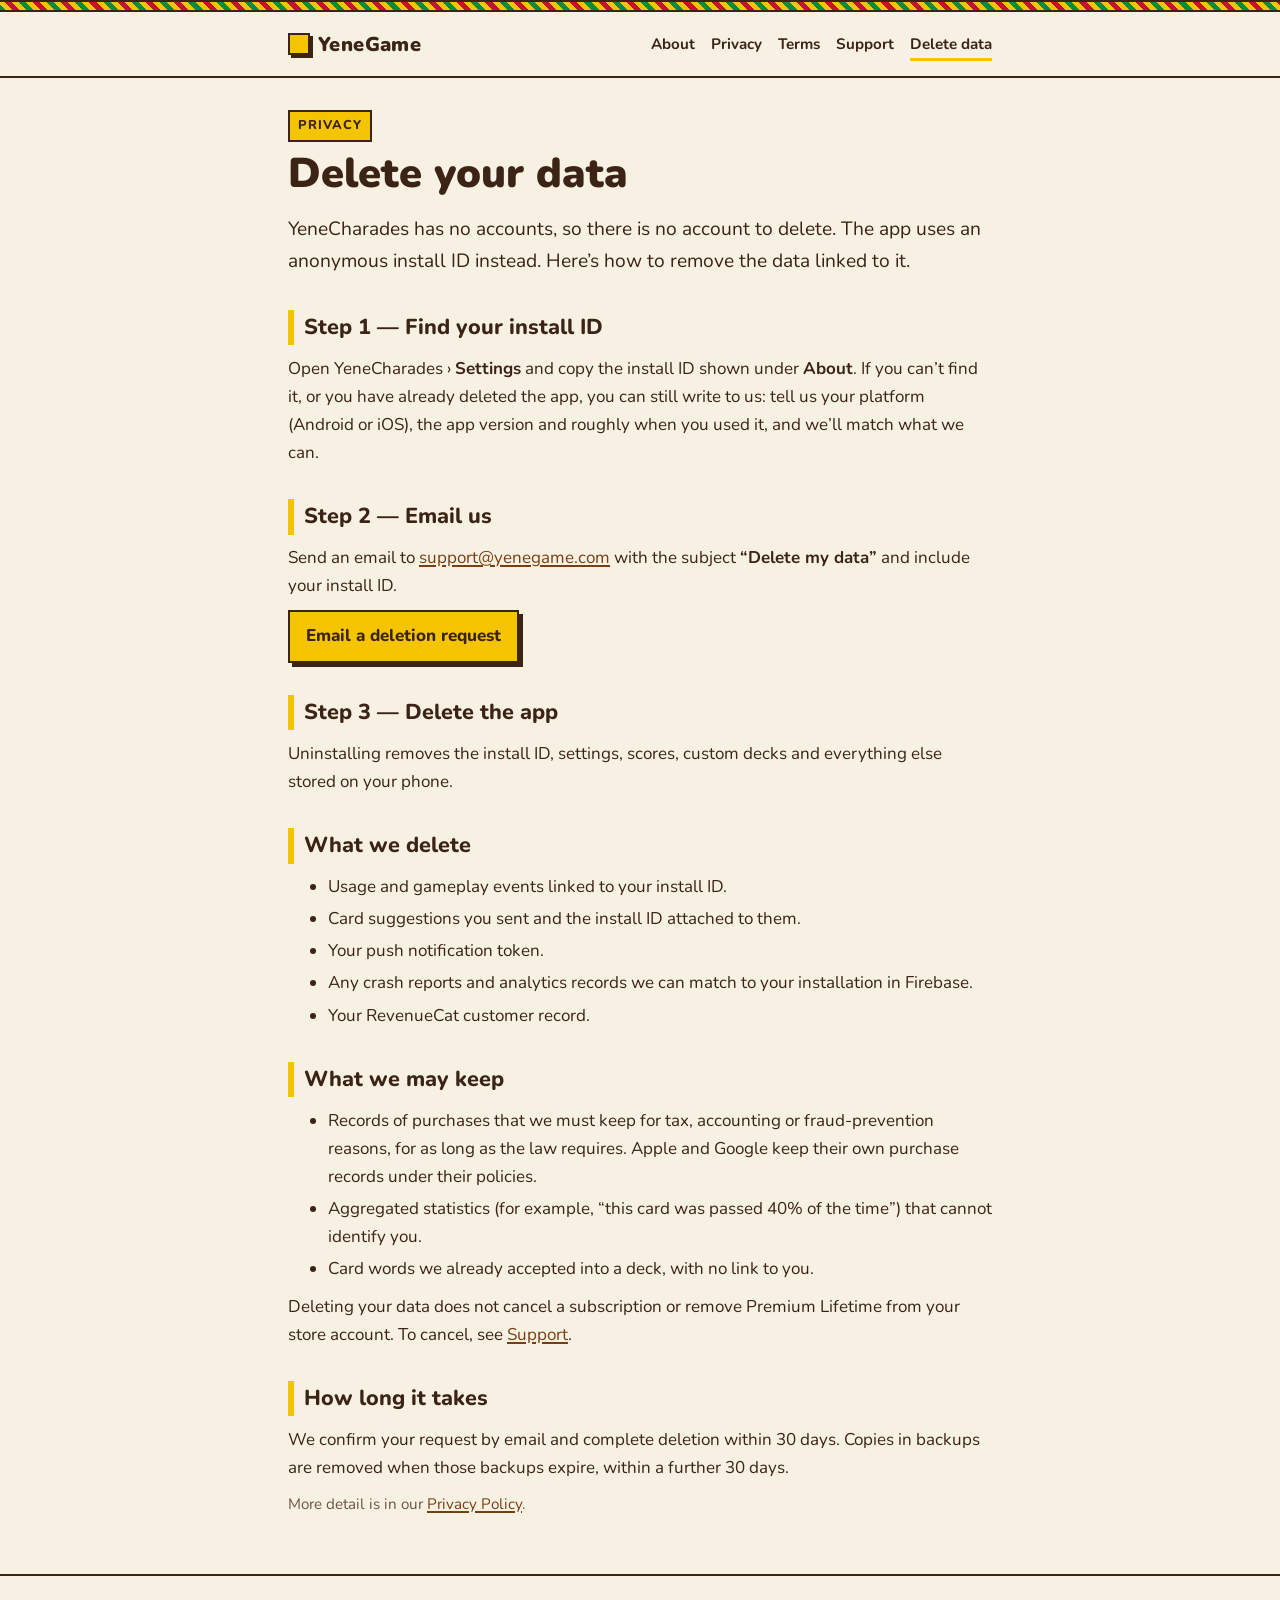
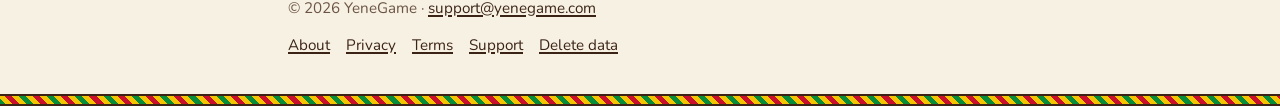
==== delete-data/index.html @ f928cd28 "Add YeneGame about, privacy, terms, support and data deletion pages Co-Authored-By: Claude Opus 5.5 " ====
<!doctype html>
<html lang="en">
<head>
<meta charset="utf-8">
<meta name="viewport" content="width=device-width, initial-scale=1">
<title>Delete your data — YeneGame</title>
<meta name="description" content="How to request deletion of data collected by the YeneCharades app.">
<meta name="theme-color" content="#F7F1E3" media="(prefers-color-scheme: light)">
<meta name="theme-color" content="#1C130D" media="(prefers-color-scheme: dark)">
<link rel="icon" href="data:image/svg+xml,%3Csvg xmlns='http://www.w3.org/2000/svg' viewBox='0 0 16 16'%3E%3Crect width='16' height='16' fill='%233B2416'/%3E%3Crect x='3' y='3' width='10' height='10' fill='%23F5C400'/%3E%3C/svg%3E">
<link rel="preconnect" href="https://fonts.googleapis.com">
<link rel="preconnect" href="https://fonts.gstatic.com" crossorigin>
<link rel="stylesheet" href="https://fonts.googleapis.com/css2?family=Nunito:wght@400;700;800;900&display=swap">
<link rel="stylesheet" href="../style.css">
</head>
<body>
<a class="skip" href="#main">Skip to content</a>
<div class="tibeb" aria-hidden="true"></div>
<header class="site"><div class="wrap">
<a class="brand" href="../"><span class="mark" aria-hidden="true"></span>YeneGame</a>
<nav aria-label="Main"><ul><li><a href="../">About</a></li><li><a href="../privacy/">Privacy</a></li><li><a href="../terms/">Terms</a></li><li><a href="../support/">Support</a></li><li><a href="../delete-data/" aria-current="page">Delete data</a></li></ul></nav>
</div></header>
<main id="main"><div class="wrap">
<span class="eyebrow">Privacy</span>
<h1>Delete your data</h1>
<p class="lead">YeneCharades has no accounts, so there is no account to delete. The app uses an anonymous install ID instead. Here&rsquo;s how to remove the data linked to it.</p>

<h2>Step 1 &mdash; Find your install ID</h2>
<p>Open YeneCharades &rsaquo; <strong>Settings</strong> and copy the install ID shown under <strong>About</strong>. If you can&rsquo;t find it, or you have already deleted the app, you can still write to us: tell us your platform (Android or iOS), the app version and roughly when you used it, and we&rsquo;ll match what we can.</p>

<h2>Step 2 &mdash; Email us</h2>
<p>Send an email to <a href="mailto:support@yenegame.com">support@yenegame.com</a> with the subject <strong>&ldquo;Delete my data&rdquo;</strong> and include your install ID.</p>
<p><a class="btn" href="mailto:support@yenegame.com?subject=Delete%20my%20data&amp;body=App%3A%20YeneCharades%0AInstall%20ID%3A%20%0APlatform%20(Android%2FiOS)%3A%20">Email a deletion request</a></p>

<h2>Step 3 &mdash; Delete the app</h2>
<p>Uninstalling removes the install ID, settings, scores, custom decks and everything else stored on your phone.</p>

<h2>What we delete</h2>
<ul>
<li>Usage and gameplay events linked to your install ID.</li>
<li>Card suggestions you sent and the install ID attached to them.</li>
<li>Your push notification token.</li>
<li>Any crash reports and analytics records we can match to your installation in Firebase.</li>
<li>Your RevenueCat customer record.</li>
</ul>

<h2>What we may keep</h2>
<ul>
<li>Records of purchases that we must keep for tax, accounting or fraud-prevention reasons, for as long as the law requires. Apple and Google keep their own purchase records under their policies.</li>
<li>Aggregated statistics (for example, &ldquo;this card was passed 40% of the time&rdquo;) that cannot identify you.</li>
<li>Card words we already accepted into a deck, with no link to you.</li>
</ul>
<p>Deleting your data does not cancel a subscription or remove Premium Lifetime from your store account. To cancel, see <a href="../support/">Support</a>.</p>

<h2>How long it takes</h2>
<p>We confirm your request by email and complete deletion within 30 days. Copies in backups are removed when those backups expire, within a further 30 days.</p>

<p class="meta">More detail is in our <a href="../privacy/">Privacy Policy</a>.</p>
</div></main>
<footer class="site"><div class="wrap">
<div>&copy; 2026 YeneGame &middot; <a href="mailto:support@yenegame.com">support@yenegame.com</a></div>
<ul><li><a href="../">About</a></li><li><a href="../privacy/">Privacy</a></li><li><a href="../terms/">Terms</a></li><li><a href="../support/">Support</a></li><li><a href="../delete-data/">Delete data</a></li></ul>
</div></footer>
<div class="tibeb" aria-hidden="true"></div>
</body>
</html>
---- style.css ----
:root{
  --bg:#F7F1E3;--surface:#FFFBF2;--ink:#3B2416;--muted:#6B5444;--line:#3B2416;
  --gold:#F5C400;--green:#078C3C;--red:#C8102E;--link:#7A3E12;
  color-scheme:light dark;
}
@media (prefers-color-scheme:dark){
  :root{--bg:#1C130D;--surface:#2A1D14;--ink:#F7F1E3;--muted:#CDBBA6;--line:#F7F1E3;--link:#F5C400;}
}
*,*::before,*::after{box-sizing:border-box;border-radius:0!important}
html{-webkit-text-size-adjust:100%}
body{margin:0;background:var(--bg);color:var(--ink);font:400 1.0625rem/1.65 "Nunito",system-ui,-apple-system,"Segoe UI",Roboto,"Noto Sans Ethiopic",sans-serif}
.tibeb{height:12px;background:
  linear-gradient(var(--line) 0 0) top/100% 2px no-repeat,
  linear-gradient(var(--line) 0 0) bottom/100% 2px no-repeat,
  repeating-linear-gradient(45deg,var(--green) 0 5px,var(--gold) 5px 10px,var(--red) 10px 15px,var(--gold) 15px 20px)}
.wrap{max-width:46rem;margin:0 auto;padding:0 16px}
header.site{border-bottom:2px solid var(--line)}
header.site .wrap{display:flex;flex-wrap:wrap;align-items:center;justify-content:space-between;gap:.5rem 1rem;padding-top:14px;padding-bottom:14px}
.brand{font-weight:900;font-size:1.25rem;letter-spacing:.02em;color:var(--ink);text-decoration:none;display:flex;align-items:center;gap:.5rem}
.brand .mark{width:22px;height:22px;background:var(--gold);border:2px solid var(--line);display:inline-block;box-shadow:3px 3px 0 var(--line)}
nav ul{list-style:none;margin:0;padding:0;display:flex;flex-wrap:wrap;gap:.25rem 1rem}
nav a{color:var(--ink);text-decoration:none;font-weight:700;font-size:.95rem;padding:.25rem 0;border-bottom:3px solid transparent}
nav a:hover,nav a[aria-current=page]{border-bottom-color:var(--gold)}
main{padding:2rem 0 3rem}
h1{font-size:clamp(1.9rem,6vw,2.6rem);line-height:1.15;margin:.2em 0 .4em;font-weight:900}
h2{font-size:1.35rem;margin:2rem 0 .5rem;font-weight:800;padding-left:.6rem;border-left:6px solid var(--gold)}
h3{font-size:1.1rem;margin:1.4rem 0 .3rem}
p,ul,ol{margin:.6rem 0}
li{margin:.25rem 0}
a{color:var(--link);text-decoration-thickness:2px;text-underline-offset:2px}
a:focus-visible{outline:3px solid var(--gold);outline-offset:2px}
.eyebrow{display:inline-block;background:var(--gold);color:#3B2416;font-weight:800;font-size:.8rem;letter-spacing:.08em;text-transform:uppercase;padding:.2rem .5rem;border:2px solid var(--line)}
.meta{color:var(--muted);font-size:.95rem}
.lead{font-size:1.2rem}
.card{background:var(--surface);border:2px solid var(--line);box-shadow:5px 5px 0 var(--line);padding:1rem 1.2rem;margin:1.4rem 0}
.card.green{border-left:10px solid var(--green)}
.card.red{border-left:10px solid var(--red)}
.card.gold{border-left:10px solid var(--gold)}
.grid{display:grid;gap:1rem;grid-template-columns:1fr}
@media (min-width:600px){.grid{grid-template-columns:1fr 1fr}}
.grid .card{margin:0}
.btn{display:inline-block;background:var(--gold);color:#3B2416;font-weight:800;text-decoration:none;padding:.65rem 1rem;border:2px solid var(--line);box-shadow:4px 4px 0 var(--line);min-height:44px}
.btn:active{transform:translate(2px,2px);box-shadow:2px 2px 0 var(--line)}
table{border-collapse:collapse;width:100%;margin:1rem 0;font-size:.95rem}
th,td{border:2px solid var(--line);padding:.5rem .6rem;text-align:left;vertical-align:top}
th{background:var(--surface)}
.table-scroll{overflow-x:auto}
.toc{font-size:.95rem}
.langs{display:flex;flex-wrap:wrap;gap:.4rem;padding:0;list-style:none}
.langs li{border:2px solid var(--line);padding:.15rem .5rem;font-weight:700;background:var(--surface)}
footer.site{border-top:2px solid var(--line);padding:1.2rem 0 2rem;font-size:.95rem;color:var(--muted)}
footer.site ul{list-style:none;padding:0;margin:.5rem 0 0;display:flex;flex-wrap:wrap;gap:.25rem 1rem}
footer.site a{color:var(--ink)}
.skip{position:absolute;left:-999px}
.skip:focus{left:16px;top:8px;background:var(--gold);color:#3B2416;padding:.4rem .7rem;z-index:9}
@media (prefers-reduced-motion:reduce){*{transition:none!important}}
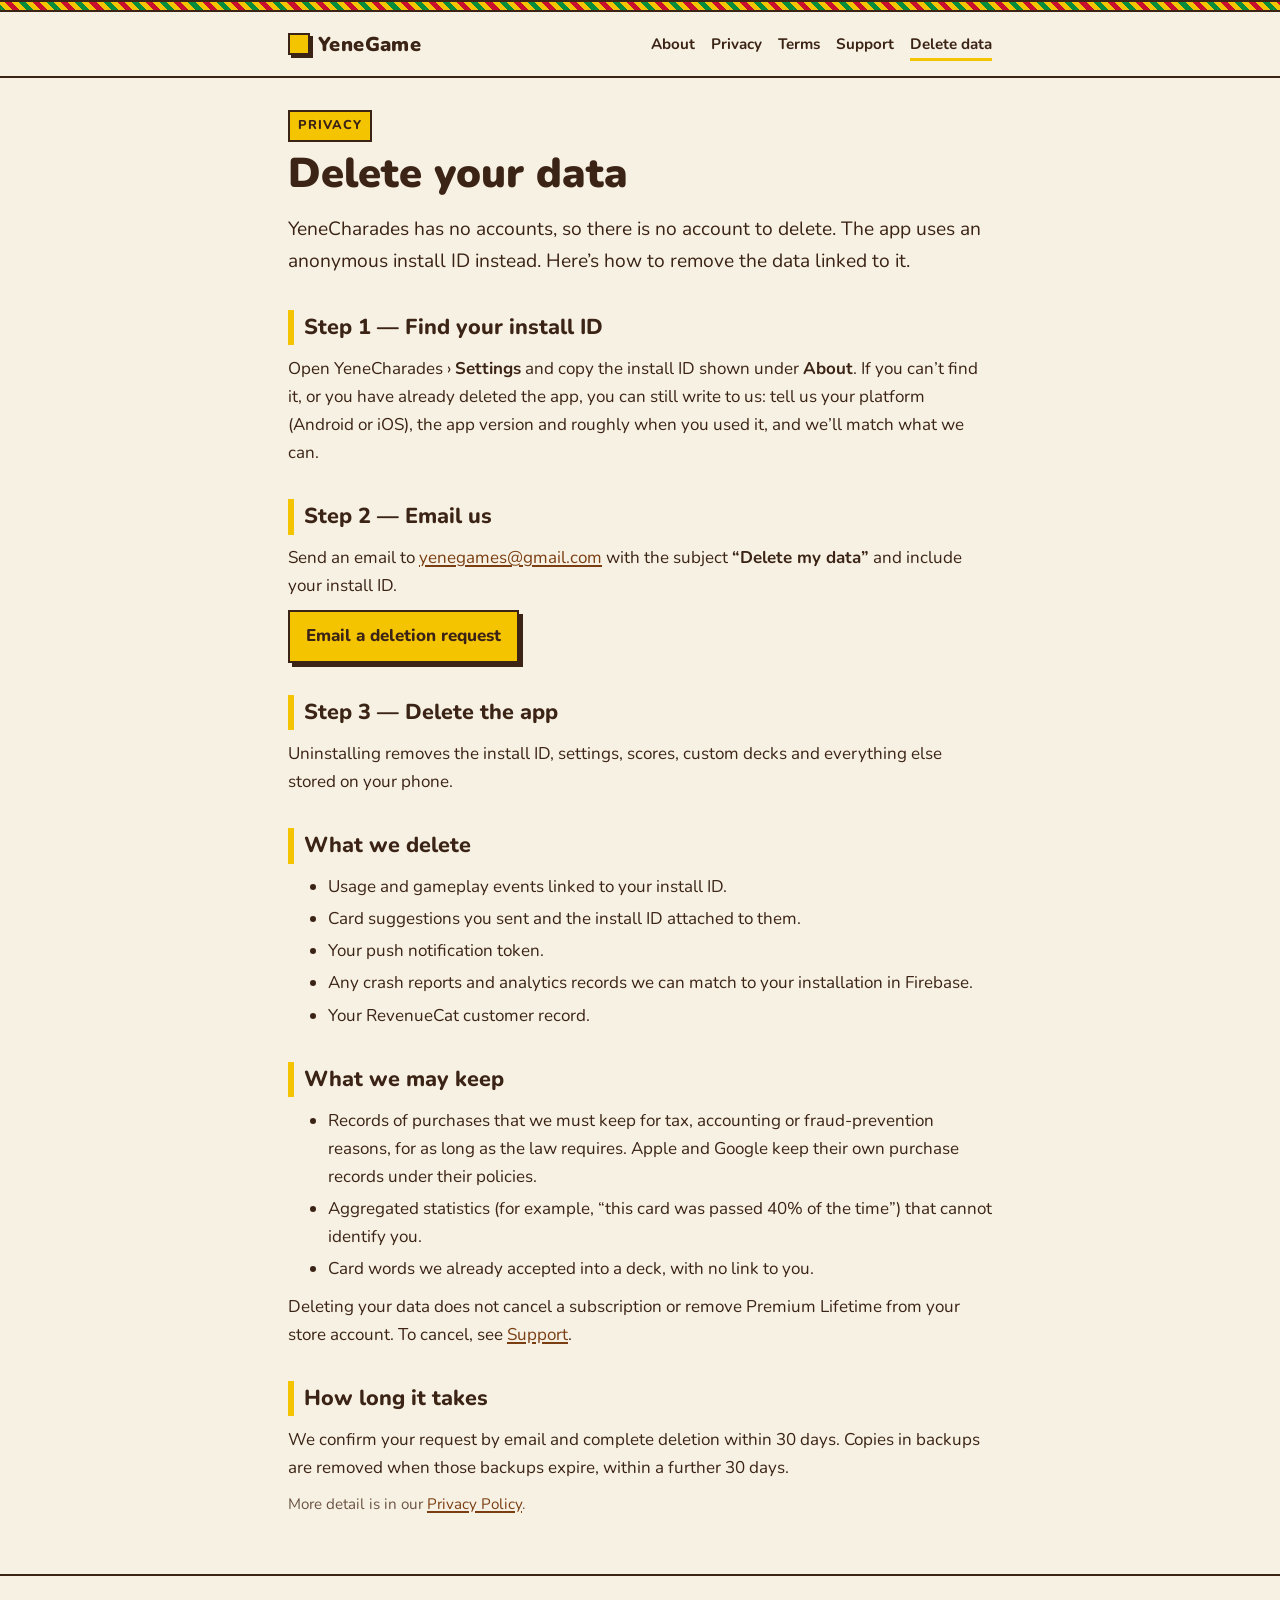
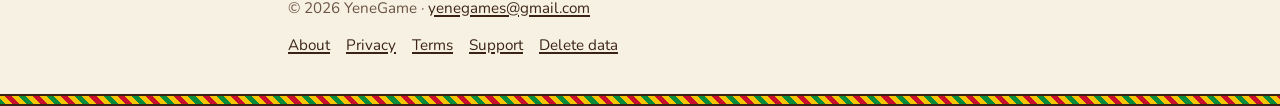
==== commit bd0545f4: "Use yenegames@gmail.com as the support address Co-Authored-By: Claude Opus 5.5 <noreply@anthropic.co" ====
--- a/delete-data/index.html
+++ b/delete-data/index.html
@@ -29,8 +29,8 @@
 <p>Open YeneCharades &rsaquo; <strong>Settings</strong> and copy the install ID shown under <strong>About</strong>. If you can&rsquo;t find it, or you have already deleted the app, you can still write to us: tell us your platform (Android or iOS), the app version and roughly when you used it, and we&rsquo;ll match what we can.</p>
 
 <h2>Step 2 &mdash; Email us</h2>
-<p>Send an email to <a href="mailto:support@yenegame.com">support@yenegame.com</a> with the subject <strong>&ldquo;Delete my data&rdquo;</strong> and include your install ID.</p>
-<p><a class="btn" href="mailto:support@yenegame.com?subject=Delete%20my%20data&amp;body=App%3A%20YeneCharades%0AInstall%20ID%3A%20%0APlatform%20(Android%2FiOS)%3A%20">Email a deletion request</a></p>
+<p>Send an email to <a href="mailto:yenegames@gmail.com">yenegames@gmail.com</a> with the subject <strong>&ldquo;Delete my data&rdquo;</strong> and include your install ID.</p>
+<p><a class="btn" href="mailto:yenegames@gmail.com?subject=Delete%20my%20data&amp;body=App%3A%20YeneCharades%0AInstall%20ID%3A%20%0APlatform%20(Android%2FiOS)%3A%20">Email a deletion request</a></p>
 
 <h2>Step 3 &mdash; Delete the app</h2>
 <p>Uninstalling removes the install ID, settings, scores, custom decks and everything else stored on your phone.</p>
@@ -58,7 +58,7 @@
 <p class="meta">More detail is in our <a href="../privacy/">Privacy Policy</a>.</p>
 </div></main>
 <footer class="site"><div class="wrap">
-<div>&copy; 2026 YeneGame &middot; <a href="mailto:support@yenegame.com">support@yenegame.com</a></div>
+<div>&copy; 2026 YeneGame &middot; <a href="mailto:yenegames@gmail.com">yenegames@gmail.com</a></div>
 <ul><li><a href="../">About</a></li><li><a href="../privacy/">Privacy</a></li><li><a href="../terms/">Terms</a></li><li><a href="../support/">Support</a></li><li><a href="../delete-data/">Delete data</a></li></ul>
 </div></footer>
 <div class="tibeb" aria-hidden="true"></div>
--- a/style.css
+++ b/style.css
@@ -54,3 +54,4 @@
 .skip{position:absolute;left:-999px}
 .skip:focus{left:16px;top:8px;background:var(--gold);color:#3B2416;padding:.4rem .7rem;z-index:9}
 @media (prefers-reduced-motion:reduce){*{transition:none!important}}
+.card>:first-child{margin-top:0}.card>:last-child{margin-bottom:0}
